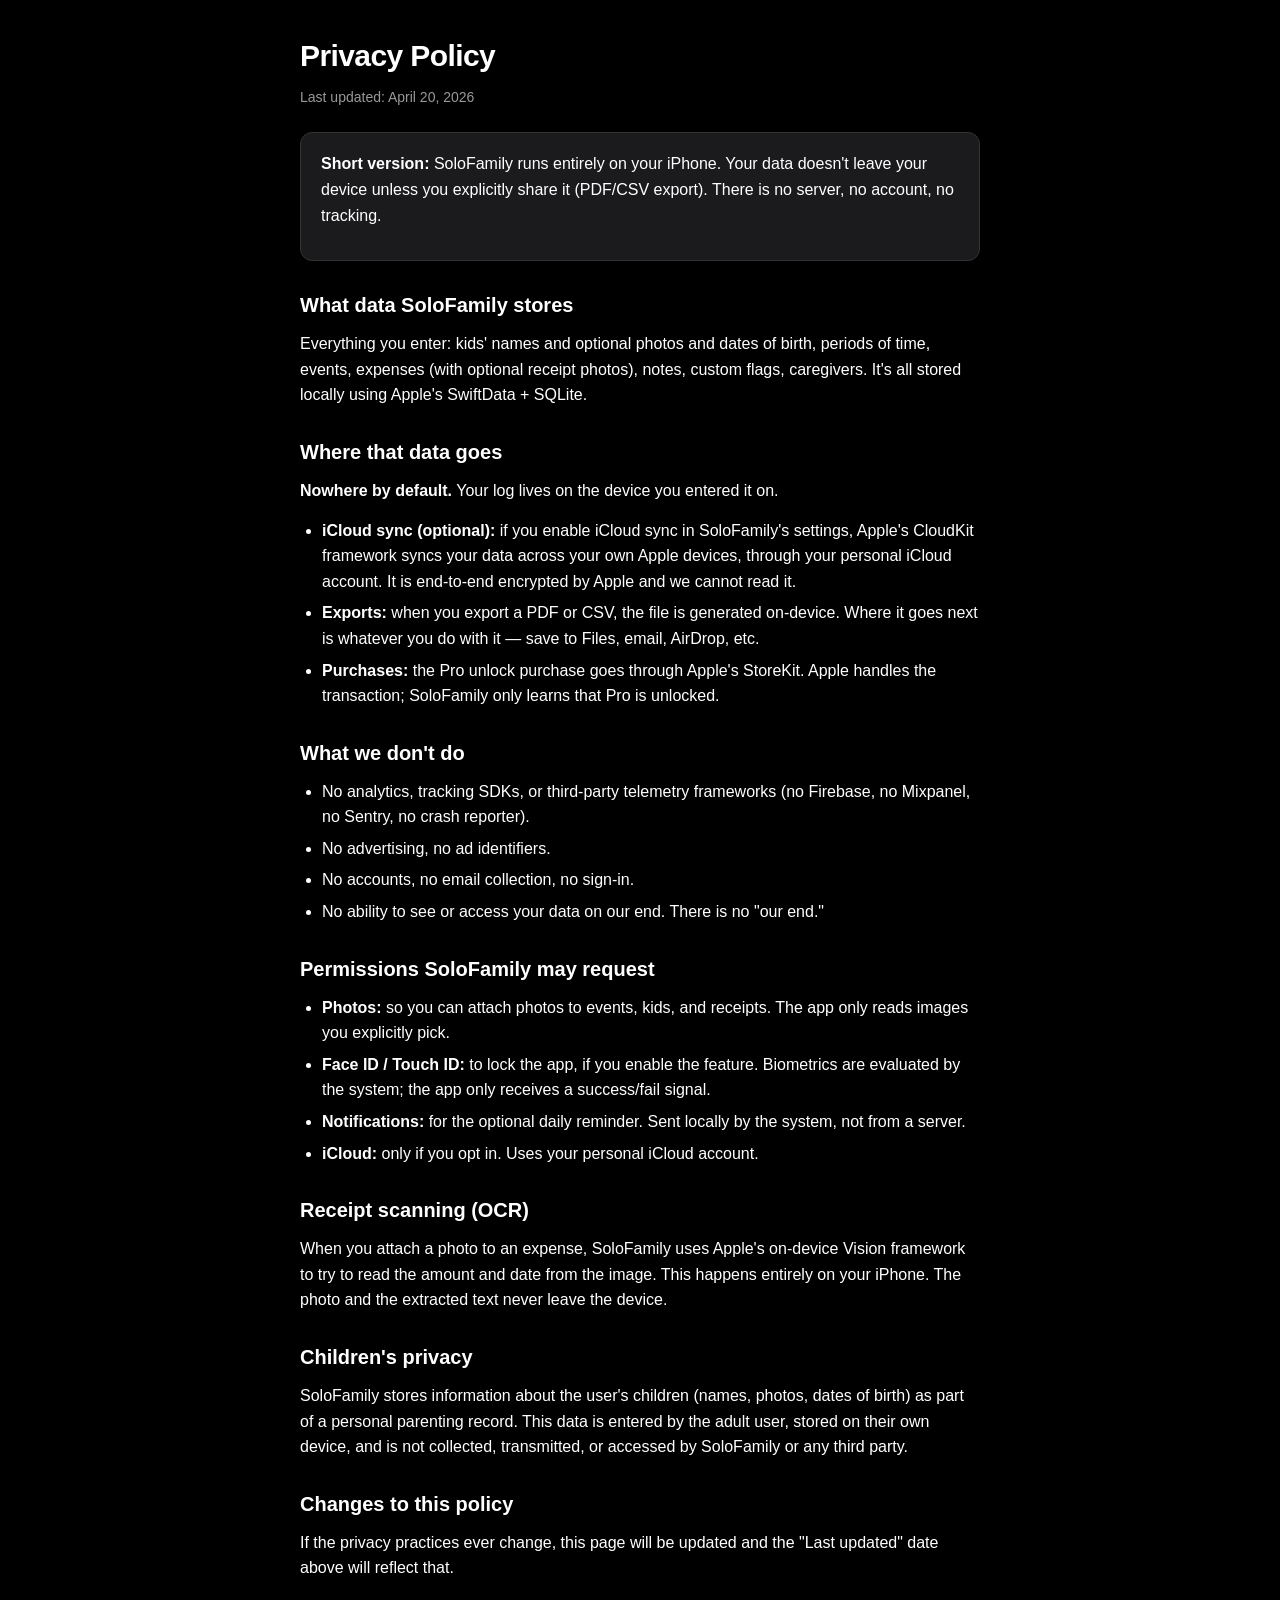
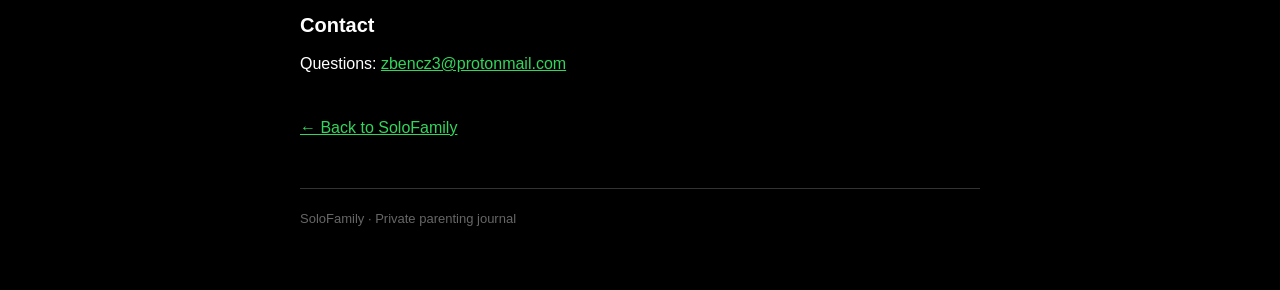
==== privacy.html @ edd7c23d "initial: privacy, terms, support, index" ====
<!DOCTYPE html>
<html lang="en">
<head>
<meta charset="UTF-8">
<meta name="viewport" content="width=device-width, initial-scale=1.0">
<title>SoloFamily — Privacy Policy</title>
<style>
  :root {
    --bg: #000;
    --card: #1b1b1e;
    --border: #333;
    --text: #fff;
    --text2: #999;
    --text3: #666;
    --accent: #33d65c;
  }
  * { box-sizing: border-box; margin: 0; padding: 0; }
  body {
    background: var(--bg);
    color: var(--text);
    font-family: -apple-system, BlinkMacSystemFont, "SF Pro Text", Helvetica, Arial, sans-serif;
    line-height: 1.6;
    padding: 32px 20px 60px;
    max-width: 720px;
    margin: 0 auto;
  }
  h1 { font-size: 30px; font-weight: 800; letter-spacing: -0.02em; margin-bottom: 6px; }
  h2 { font-size: 20px; font-weight: 700; margin: 28px 0 10px; }
  p { margin-bottom: 14px; }
  a { color: var(--accent); }
  .muted { color: var(--text2); font-size: 14px; margin-bottom: 24px; }
  .card {
    background: var(--card);
    border: 1px solid var(--border);
    border-radius: 12px;
    padding: 18px 20px;
    margin-bottom: 14px;
  }
  ul { margin: 8px 0 14px 22px; }
  li { margin-bottom: 6px; }
  footer {
    margin-top: 48px; padding-top: 20px;
    border-top: 1px solid var(--border);
    color: var(--text3);
    font-size: 13px;
  }
  a.back { color: var(--accent); margin-top: 24px; display: inline-block; }
</style>
</head>
<body>
  <h1>Privacy Policy</h1>
  <p class="muted">Last updated: April 20, 2026</p>

  <div class="card">
    <p><strong>Short version:</strong> SoloFamily runs entirely on your iPhone. Your data doesn't leave your device unless you explicitly share it (PDF/CSV export). There is no server, no account, no tracking.</p>
  </div>

  <h2>What data SoloFamily stores</h2>
  <p>Everything you enter: kids' names and optional photos and dates of birth, periods of time, events, expenses (with optional receipt photos), notes, custom flags, caregivers. It's all stored locally using Apple's SwiftData + SQLite.</p>

  <h2>Where that data goes</h2>
  <p><strong>Nowhere by default.</strong> Your log lives on the device you entered it on.</p>
  <ul>
    <li><strong>iCloud sync (optional):</strong> if you enable iCloud sync in SoloFamily's settings, Apple's CloudKit framework syncs your data across your own Apple devices, through your personal iCloud account. It is end-to-end encrypted by Apple and we cannot read it.</li>
    <li><strong>Exports:</strong> when you export a PDF or CSV, the file is generated on-device. Where it goes next is whatever you do with it — save to Files, email, AirDrop, etc.</li>
    <li><strong>Purchases:</strong> the Pro unlock purchase goes through Apple's StoreKit. Apple handles the transaction; SoloFamily only learns that Pro is unlocked.</li>
  </ul>

  <h2>What we don't do</h2>
  <ul>
    <li>No analytics, tracking SDKs, or third-party telemetry frameworks (no Firebase, no Mixpanel, no Sentry, no crash reporter).</li>
    <li>No advertising, no ad identifiers.</li>
    <li>No accounts, no email collection, no sign-in.</li>
    <li>No ability to see or access your data on our end. There is no "our end."</li>
  </ul>

  <h2>Permissions SoloFamily may request</h2>
  <ul>
    <li><strong>Photos:</strong> so you can attach photos to events, kids, and receipts. The app only reads images you explicitly pick.</li>
    <li><strong>Face ID / Touch ID:</strong> to lock the app, if you enable the feature. Biometrics are evaluated by the system; the app only receives a success/fail signal.</li>
    <li><strong>Notifications:</strong> for the optional daily reminder. Sent locally by the system, not from a server.</li>
    <li><strong>iCloud:</strong> only if you opt in. Uses your personal iCloud account.</li>
  </ul>

  <h2>Receipt scanning (OCR)</h2>
  <p>When you attach a photo to an expense, SoloFamily uses Apple's on-device Vision framework to try to read the amount and date from the image. This happens entirely on your iPhone. The photo and the extracted text never leave the device.</p>

  <h2>Children's privacy</h2>
  <p>SoloFamily stores information about the user's children (names, photos, dates of birth) as part of a personal parenting record. This data is entered by the adult user, stored on their own device, and is not collected, transmitted, or accessed by SoloFamily or any third party.</p>

  <h2>Changes to this policy</h2>
  <p>If the privacy practices ever change, this page will be updated and the "Last updated" date above will reflect that.</p>

  <h2>Contact</h2>
  <p>Questions: <a href="mailto:zbencz3@protonmail.com">zbencz3@protonmail.com</a></p>

  <a class="back" href="index.html">← Back to SoloFamily</a>

  <footer>SoloFamily · Private parenting journal</footer>
</body>
</html>
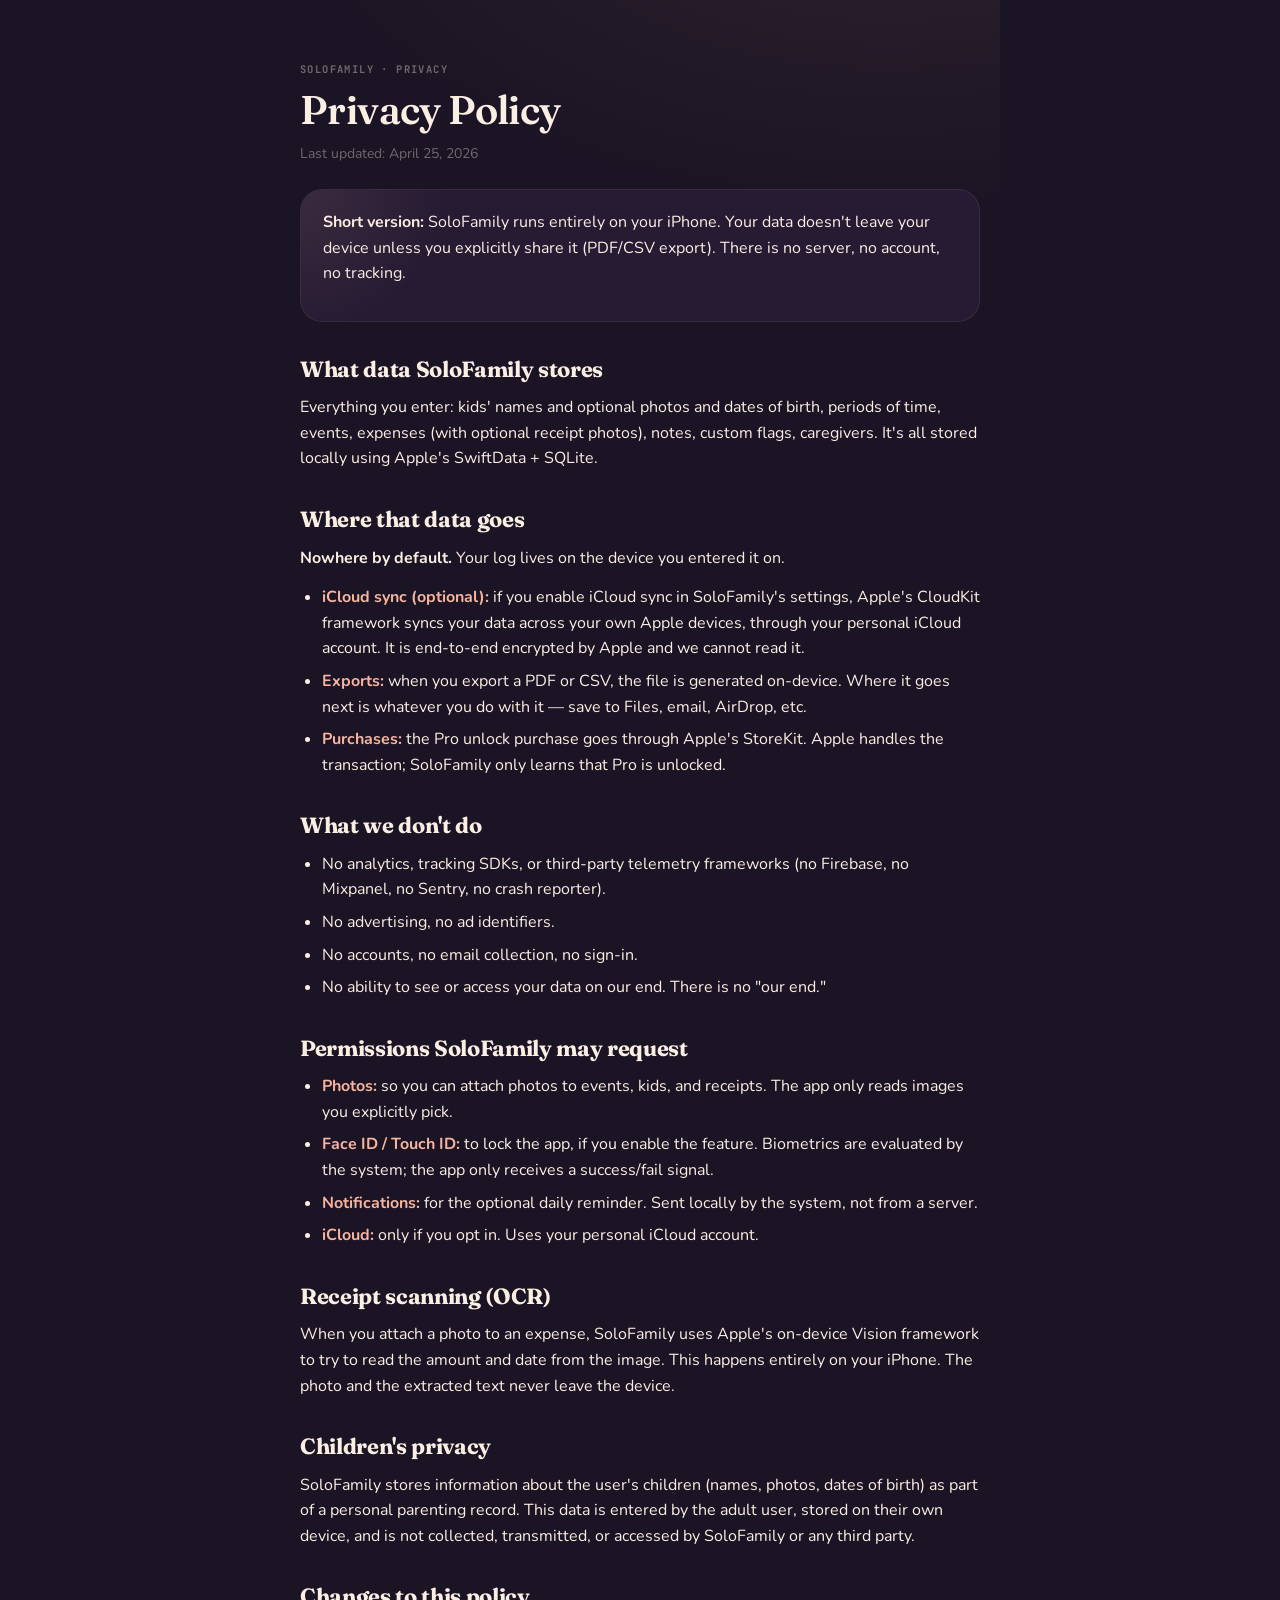
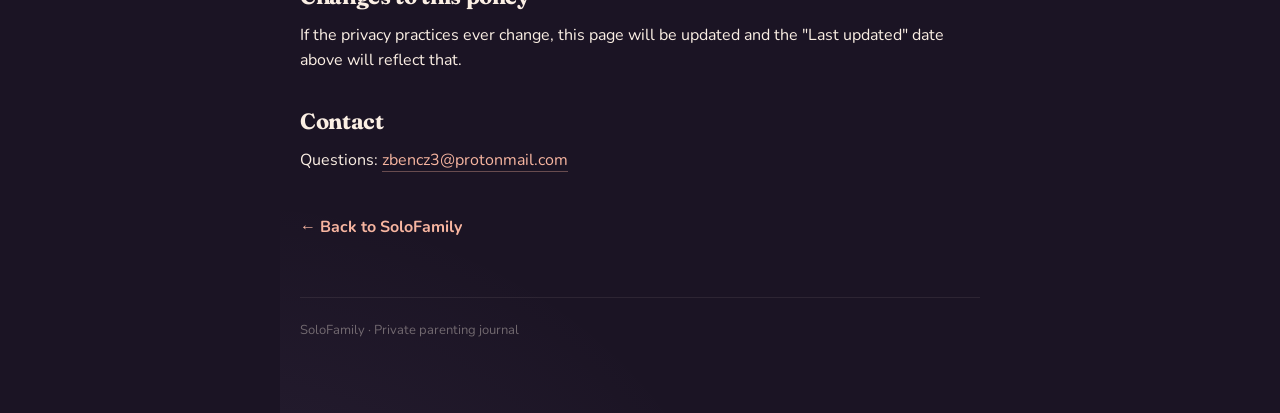
==== commit 8e974930: "style: adopt storybook theme — matches SoloFamily iOS app Shared style.css mirroring SFTokens.swift:" ====
--- a/privacy.html
+++ b/privacy.html
@@ -1,57 +1,17 @@
 <!DOCTYPE html>
 <html lang="en">
 <head>
-<meta charset="UTF-8">
-<meta name="viewport" content="width=device-width, initial-scale=1.0">
-<title>SoloFamily — Privacy Policy</title>
-<style>
-  :root {
-    --bg: #000;
-    --card: #1b1b1e;
-    --border: #333;
-    --text: #fff;
-    --text2: #999;
-    --text3: #666;
-    --accent: #33d65c;
-  }
-  * { box-sizing: border-box; margin: 0; padding: 0; }
-  body {
-    background: var(--bg);
-    color: var(--text);
-    font-family: -apple-system, BlinkMacSystemFont, "SF Pro Text", Helvetica, Arial, sans-serif;
-    line-height: 1.6;
-    padding: 32px 20px 60px;
-    max-width: 720px;
-    margin: 0 auto;
-  }
-  h1 { font-size: 30px; font-weight: 800; letter-spacing: -0.02em; margin-bottom: 6px; }
-  h2 { font-size: 20px; font-weight: 700; margin: 28px 0 10px; }
-  p { margin-bottom: 14px; }
-  a { color: var(--accent); }
-  .muted { color: var(--text2); font-size: 14px; margin-bottom: 24px; }
-  .card {
-    background: var(--card);
-    border: 1px solid var(--border);
-    border-radius: 12px;
-    padding: 18px 20px;
-    margin-bottom: 14px;
-  }
-  ul { margin: 8px 0 14px 22px; }
-  li { margin-bottom: 6px; }
-  footer {
-    margin-top: 48px; padding-top: 20px;
-    border-top: 1px solid var(--border);
-    color: var(--text3);
-    font-size: 13px;
-  }
-  a.back { color: var(--accent); margin-top: 24px; display: inline-block; }
-</style>
+  <meta charset="UTF-8">
+  <meta name="viewport" content="width=device-width, initial-scale=1.0">
+  <title>SoloFamily — Privacy Policy</title>
+  <link rel="stylesheet" href="style.css">
 </head>
 <body>
+  <span class="micro">SoloFamily · privacy</span>
   <h1>Privacy Policy</h1>
-  <p class="muted">Last updated: April 20, 2026</p>
+  <p class="muted">Last updated: April 25, 2026</p>
 
-  <div class="card">
+  <div class="card tinted-me">
     <p><strong>Short version:</strong> SoloFamily runs entirely on your iPhone. Your data doesn't leave your device unless you explicitly share it (PDF/CSV export). There is no server, no account, no tracking.</p>
   </div>
 
--- a/style.css
+++ b/style.css
@@ -0,0 +1,227 @@
+/* Storybook palette — mirrors SoloFamily/Theme/SFTokens.swift so the
+   site and the in-app screens share one visual identity. */
+@import url('https://fonts.googleapis.com/css2?family=Fraunces:ital,opsz,wght@0,9..144,400;0,9..144,600;0,9..144,700;1,9..144,400&family=Nunito:wght@400;600;700&family=JetBrains+Mono:wght@700&display=swap');
+
+:root {
+  --bg:        #1B1424;
+  --bg-deep:   #0F0A17;
+  --card:      #261B33;
+  --card-alt:  #2F2340;
+  --hairline:  rgba(251, 239, 228, 0.08);
+
+  --ink:       #FBEFE4;
+  --ink-soft:  rgba(251, 239, 228, 0.66);
+  --ink-faint: rgba(251, 239, 228, 0.38);
+
+  --me:        #F7B5A0;   /* peach */
+  --me-end:    #F7C5B0;
+  --other:     #C9A8F0;   /* lavender */
+  --event:     #F5D98A;   /* butter */
+  --expense:   #A8E3C5;   /* mint */
+  --flag:      #F7A8C8;   /* rose */
+
+  --radius-hero: 28px;
+  --radius-card: 22px;
+  --radius-row:  18px;
+  --radius-pill: 999px;
+}
+
+* { box-sizing: border-box; margin: 0; padding: 0; }
+
+html { background: var(--bg); }
+
+body {
+  background:
+    radial-gradient(1100px 700px at 85% -10%, rgba(247, 181, 160, 0.10), transparent 60%),
+    radial-gradient(900px 700px at -10% 110%, rgba(201, 168, 240, 0.08), transparent 60%),
+    var(--bg);
+  color: var(--ink);
+  font-family: "Nunito", -apple-system, BlinkMacSystemFont, "SF Pro Text", Helvetica, Arial, sans-serif;
+  font-weight: 400;
+  font-size: 16px;
+  line-height: 1.6;
+  padding: 56px 20px 72px;
+  max-width: 720px;
+  margin: 0 auto;
+  -webkit-font-smoothing: antialiased;
+  -moz-osx-font-smoothing: grayscale;
+}
+
+h1, h2, h3 {
+  font-family: "Fraunces", Georgia, serif;
+  font-weight: 600;
+  letter-spacing: -0.015em;
+  color: var(--ink);
+}
+h1 { font-size: 40px; line-height: 1.12; margin-bottom: 10px; }
+h2 { font-size: 22px; line-height: 1.25; margin: 34px 0 12px; font-weight: 700; }
+h3 { font-size: 17px; margin: 18px 0 8px; }
+
+p { margin-bottom: 14px; color: var(--ink); }
+p.lead {
+  font-family: "Fraunces", Georgia, serif;
+  font-size: 19px; line-height: 1.45;
+  color: var(--ink-soft);
+  font-style: italic;
+  margin-bottom: 28px;
+}
+p.muted, .muted {
+  color: var(--ink-faint);
+  font-size: 14px;
+  margin-bottom: 24px;
+}
+
+a {
+  color: var(--me);
+  text-decoration: none;
+  border-bottom: 1px solid rgba(247, 181, 160, 0.35);
+  transition: color 120ms ease, border-color 120ms ease;
+}
+a:hover {
+  color: var(--flag);
+  border-bottom-color: rgba(247, 168, 200, 0.7);
+}
+
+ul { margin: 12px 0 18px 22px; color: var(--ink); }
+li { margin-bottom: 7px; }
+li strong { color: var(--me); font-weight: 700; }
+
+strong { color: var(--ink); font-weight: 700; }
+
+/* The "sf" italic mark — same Fraunces letterform that ships as the
+   app icon. Gradient matches the LinearGradient used on the home
+   screen mark (me → flag). */
+.mark {
+  display: inline-flex;
+  align-items: center; justify-content: center;
+  width: 72px; height: 72px;
+  background: linear-gradient(135deg, var(--me) 0%, var(--flag) 100%);
+  color: #2A1530;
+  font-family: "Fraunces", Georgia, serif;
+  font-style: italic;
+  font-weight: 600;
+  font-size: 38px;
+  line-height: 1;
+  border-radius: 22px;
+  margin-bottom: 22px;
+  box-shadow:
+    0 8px 30px rgba(247, 181, 160, 0.35),
+    inset 0 1px 0 rgba(255, 255, 255, 0.35);
+}
+
+/* Section micro-label — mirrors the in-app MonoLabel: uppercase,
+   tight tracking, JetBrains Mono bold, faint ink. */
+.micro {
+  font-family: "JetBrains Mono", ui-monospace, SFMono-Regular, Menlo, monospace;
+  font-weight: 700;
+  font-size: 10.5px;
+  letter-spacing: 1.4px;
+  text-transform: uppercase;
+  color: var(--ink-faint);
+  display: inline-block;
+  margin-bottom: 10px;
+}
+
+/* Storybook card — same radius + hairline stroke as StorybookCard.
+   Subtle tint overlay hints at the surface's role (peach for the
+   "top summary" on index, neutral elsewhere). */
+.card {
+  background: var(--card);
+  border: 1px solid var(--hairline);
+  border-radius: var(--radius-card);
+  padding: 20px 22px;
+  margin-bottom: 16px;
+  position: relative;
+  overflow: hidden;
+}
+.card.tinted-me::before {
+  content: "";
+  position: absolute; inset: 0;
+  background: radial-gradient(240px 240px at 0% 0%,
+    rgba(247, 181, 160, 0.10), transparent 60%);
+  pointer-events: none;
+}
+
+/* Pill CTAs — matches FloatingTabBar's capsule ink. */
+.pill {
+  display: inline-block;
+  background: linear-gradient(135deg, var(--me) 0%, var(--me-end) 100%);
+  color: #3A1F18;
+  font-family: "Nunito", sans-serif;
+  font-weight: 700;
+  font-size: 14px;
+  padding: 11px 20px;
+  border-radius: var(--radius-pill);
+  border: none;
+  margin-top: 8px;
+  box-shadow: 0 6px 20px rgba(247, 181, 160, 0.28);
+}
+.pill:hover { color: #3A1F18; border-bottom: 0; filter: brightness(1.05); }
+.pill.secondary {
+  background: transparent;
+  color: var(--me);
+  border: 1px solid rgba(247, 181, 160, 0.5);
+  box-shadow: none;
+}
+
+/* Feature chip row — small colored dots + labels, matches the
+   legend row on the Today hero. */
+.dots { list-style: none; margin: 10px 0 16px 0; padding: 0; display: flex; flex-wrap: wrap; gap: 10px 20px; }
+.dots li { display: flex; align-items: center; gap: 8px; margin: 0; color: var(--ink-soft); font-size: 14px; }
+.dots li::before {
+  content: "";
+  width: 8px; height: 8px; border-radius: 50%;
+  background: var(--me);
+  box-shadow: 0 0 8px rgba(247, 181, 160, 0.6);
+}
+.dots li.other::before   { background: var(--other);   box-shadow: 0 0 8px rgba(201, 168, 240, 0.6); }
+.dots li.event::before   { background: var(--event);   box-shadow: 0 0 8px rgba(245, 217, 138, 0.6); }
+.dots li.expense::before { background: var(--expense); box-shadow: 0 0 8px rgba(168, 227, 197, 0.55); }
+.dots li.flag::before    { background: var(--flag);    box-shadow: 0 0 8px rgba(247, 168, 200, 0.55); }
+
+/* Squiggly divider — miniature port of SquiggleDivider. */
+.squiggle {
+  display: block;
+  width: 120px; height: 10px;
+  margin: 32px 0 10px 0;
+  background: none;
+  opacity: 0.55;
+}
+.squiggle svg { width: 100%; height: 100%; }
+
+/* Top nav + back link. */
+nav.top {
+  display: flex; gap: 22px; flex-wrap: wrap;
+  margin: 22px 0 8px 0;
+  font-family: "Nunito", sans-serif;
+  font-weight: 700;
+  font-size: 14px;
+}
+nav.top a { border-bottom: none; color: var(--ink-soft); }
+nav.top a:hover { color: var(--me); }
+
+a.back {
+  display: inline-block;
+  margin-top: 28px;
+  border-bottom: none;
+  color: var(--me);
+  font-weight: 700;
+}
+
+footer {
+  margin-top: 56px;
+  padding-top: 22px;
+  border-top: 1px solid var(--hairline);
+  color: var(--ink-faint);
+  font-size: 13px;
+}
+
+/* Narrow screens — shrink the hero a touch so the ":sf" mark doesn't
+   dominate the fold, and reflow dots vertically. */
+@media (max-width: 480px) {
+  body { padding: 36px 18px 60px; }
+  h1   { font-size: 32px; }
+  h2   { font-size: 20px; }
+  .mark { width: 60px; height: 60px; font-size: 32px; border-radius: 18px; }
+  .dots { flex-direction: column; gap: 8px; }
+}
